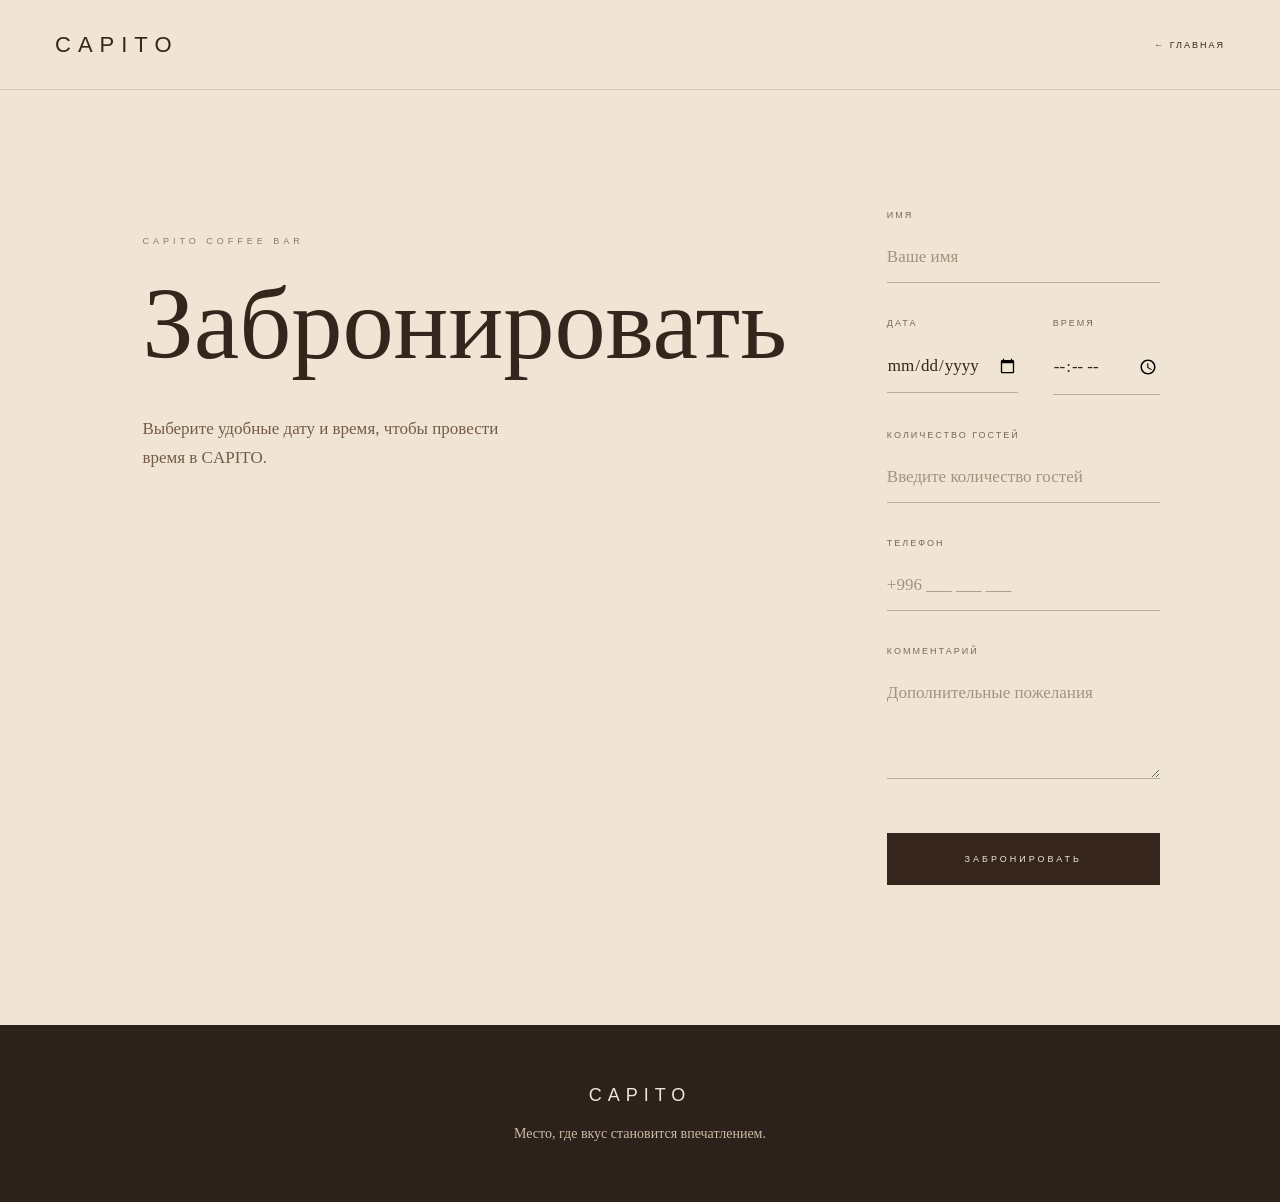
==== booking.html @ 98f13ccb "Add CAPITO website" ====
<!DOCTYPE html>
<html lang="ru">

<head>
    <meta charset="UTF-8">
    <meta name="viewport" content="width=device-width, initial-scale=1.0">

    <title>CAPITO — Бронирование</title>

    <link rel="stylesheet" href="booking.css">
</head>

<body>

    <main class="booking-page">

        <!-- HEADER -->

        <header class="booking-header">

            <a href="index.html" class="booking-logo">
                CAPITO
            </a>

            <a href="index.html" class="booking-back">
                ← Главная
            </a>

        </header>


        <!-- BOOKING -->

        <section class="booking">

            <div class="booking-intro">

                <span>CAPITO COFFEE BAR</span>

                <h1>
                    Забронировать
                </h1>

                <p>
                    Выберите удобные дату и время,
                    чтобы провести время в CAPITO.
                </p>

            </div>


            <form class="booking-form">

                <div class="form-group">

                    <label for="name">
                        Имя
                    </label>

                    <input type="text" id="name" name="name" placeholder="Ваше имя" required>

                </div>


                <div class="form-row">

                    <div class="form-group">

                        <label for="date">
                            Дата
                        </label>

                        <input type="date" id="date" name="date" required>

                    </div>


                    <div class="form-group">

                        <label for="time">
                            Время
                        </label>

                        <input type="time" id="time" name="time" required>

                    </div>

                </div>


                <div class="form-group">

                    <label for="guests">
                        Количество гостей
                    </label>

                    <input type="number" id="guests" name="guests" placeholder="Введите количество гостей" min="1"
                        max="50" required>

                </div>


                <div class="form-group">

                    <label for="phone">
                        Телефон
                    </label>

                    <input type="tel" id="phone" name="phone" placeholder="+996 ___ ___ ___" required>

                </div>


                <div class="form-group">

                    <label for="comment">
                        Комментарий
                    </label>

                    <textarea id="comment" name="comment" placeholder="Дополнительные пожелания" rows="4"></textarea>

                </div>


                <button type="submit" class="booking-button">
                    Забронировать
                </button>

            </form>

        </section>


        <!-- FOOTER -->

        <footer class="booking-footer">

            <span>CAPITO</span>

            <p>
                Место, где вкус становится впечатлением.
            </p>

        </footer>

    </main>


    <script>

        const form = document.querySelector(".booking-form");

        form.addEventListener("submit", function (event) {

            event.preventDefault();

            alert("Спасибо! Ваша заявка на бронирование отправлена.");

            form.reset();

        });

    </script>

</body>

</html>
---- booking.css ----
/* ========================================
   CAPITO BOOKING PAGE
======================================== */

* {
    margin: 0;
    padding: 0;
    box-sizing: border-box;
}

html {
    scroll-behavior: smooth;
}

body {
    background: #f0e5d4;
    color: #35251c;

    font-family:
        Georgia,
        "Times New Roman",
        serif;

    overflow-x: hidden;
}

a {
    color: inherit;
    text-decoration: none;
}


/* ========================================
   PAGE
======================================== */

.booking-page {
    min-height: 100vh;

    display: flex;
    flex-direction: column;
}


/* ========================================
   HEADER
======================================== */

.booking-header {
    width: 100%;
    height: 90px;

    padding: 0 55px;

    display: flex;
    align-items: center;
    justify-content: space-between;

    border-bottom: 1px solid rgba(53, 37, 28, 0.15);
}

.booking-logo {
    font-family: Arial, sans-serif;

    font-size: 22px;
    letter-spacing: 7px;
}

.booking-back {
    font-family: Arial, sans-serif;

    font-size: 9px;
    letter-spacing: 2px;

    text-transform: uppercase;
}


/* ========================================
   BOOKING
======================================== */

.booking {
    width: 100%;

    max-width: 1200px;

    margin: 0 auto;

    padding: 120px 8vw 140px;

    display: grid;

    grid-template-columns: 1fr 1fr;

    gap: 100px;
}


/* ========================================
   INTRO
======================================== */

.booking-intro {
    padding-top: 20px;
}

.booking-intro span {
    font-family: Arial, sans-serif;

    font-size: 9px;
    letter-spacing: 4px;

    opacity: 0.55;
}

.booking-intro h1 {
    margin-top: 30px;

    font-size: clamp(65px, 8vw, 120px);

    font-weight: 400;

    line-height: 0.9;
}

.booking-intro p {
    max-width: 380px;

    margin-top: 45px;

    font-size: 17px;

    line-height: 1.7;

    color: #765b48;
}


/* ========================================
   FORM
======================================== */

.booking-form {
    width: 100%;

    max-width: 520px;
}


/* ========================================
   FORM GROUP
======================================== */

.form-group {
    margin-bottom: 35px;
}

.form-group label {
    display: block;

    margin-bottom: 12px;

    font-family: Arial, sans-serif;

    font-size: 9px;

    letter-spacing: 2px;

    text-transform: uppercase;

    opacity: 0.65;
}


/* ========================================
   INPUTS
======================================== */

.form-group input,
.form-group select,
.form-group textarea {
    width: 100%;

    padding: 15px 0;

    border: none;

    border-bottom: 1px solid rgba(53, 37, 28, 0.3);

    outline: none;

    background: transparent;

    color: #35251c;

    font-family:
        Georgia,
        "Times New Roman",
        serif;

    font-size: 17px;

    transition:
        border-color 0.3s ease;
}

.form-group input:focus,
.form-group select:focus,
.form-group textarea:focus {
    border-bottom-color: #35251c;
}

.form-group input::placeholder,
.form-group textarea::placeholder {
    color: #765b48;

    opacity: 0.6;
}


/* ========================================
   SELECT
======================================== */

.form-group select {
    cursor: pointer;
}


/* ========================================
   TEXTAREA
======================================== */

.form-group textarea {
    resize: vertical;

    min-height: 100px;
}


/* ========================================
   TWO COLUMNS
======================================== */

.form-row {
    display: grid;

    grid-template-columns: 1fr 1fr;

    gap: 35px;
}


/* ========================================
   BUTTON
======================================== */

.booking-button {
    width: 100%;

    margin-top: 15px;

    padding: 20px 30px;

    border: 1px solid #35251c;

    background: #35251c;

    color: #f0e5d4;

    font-family: Arial, sans-serif;

    font-size: 9px;

    letter-spacing: 3px;

    text-transform: uppercase;

    cursor: pointer;

    transition:
        background 0.3s ease,
        color 0.3s ease;
}

.booking-button:hover {
    background: transparent;

    color: #35251c;
}


/* ========================================
   FOOTER
======================================== */

.booking-footer {
    margin-top: auto;

    padding: 60px 55px;

    background: #2c211b;

    color: #f0e5d4;

    text-align: center;
}

.booking-footer span {
    font-family: Arial, sans-serif;

    font-size: 18px;

    letter-spacing: 6px;
}

.booking-footer p {
    margin-top: 20px;

    font-size: 14px;

    color: #cdbba6;
}


/* ========================================
   MOBILE
======================================== */

@media (max-width: 900px) {

    .booking-header {
        height: 75px;

        padding: 0 25px;
    }

    .booking-logo {
        font-size: 18px;

        letter-spacing: 5px;
    }

    .booking-back {
        font-size: 8px;
    }


    /* BOOKING */

    .booking {
        display: block;

        padding: 90px 25px 100px;
    }


    /* INTRO */

    .booking-intro {
        padding-top: 0;
    }

    .booking-intro span {
        font-size: 8px;

        letter-spacing: 3px;
    }

    .booking-intro h1 {
        margin-top: 25px;

        font-size: 18vw;
    }

    .booking-intro p {
        margin-top: 35px;

        font-size: 15px;

        max-width: 300px;
    }


    /* FORM */

    .booking-form {
        margin-top: 70px;

        max-width: none;
    }


    /* FORM ROW */

    .form-row {
        grid-template-columns: 1fr;

        gap: 0;
    }


    /* INPUTS */

    .form-group {
        margin-bottom: 30px;
    }

    .form-group input,
    .form-group select,
    .form-group textarea {
        font-size: 16px;
    }


    /* BUTTON */

    .booking-button {
        margin-top: 10px;

        padding: 18px 20px;
    }


    /* FOOTER */

    .booking-footer {
        padding: 50px 25px;
    }

}
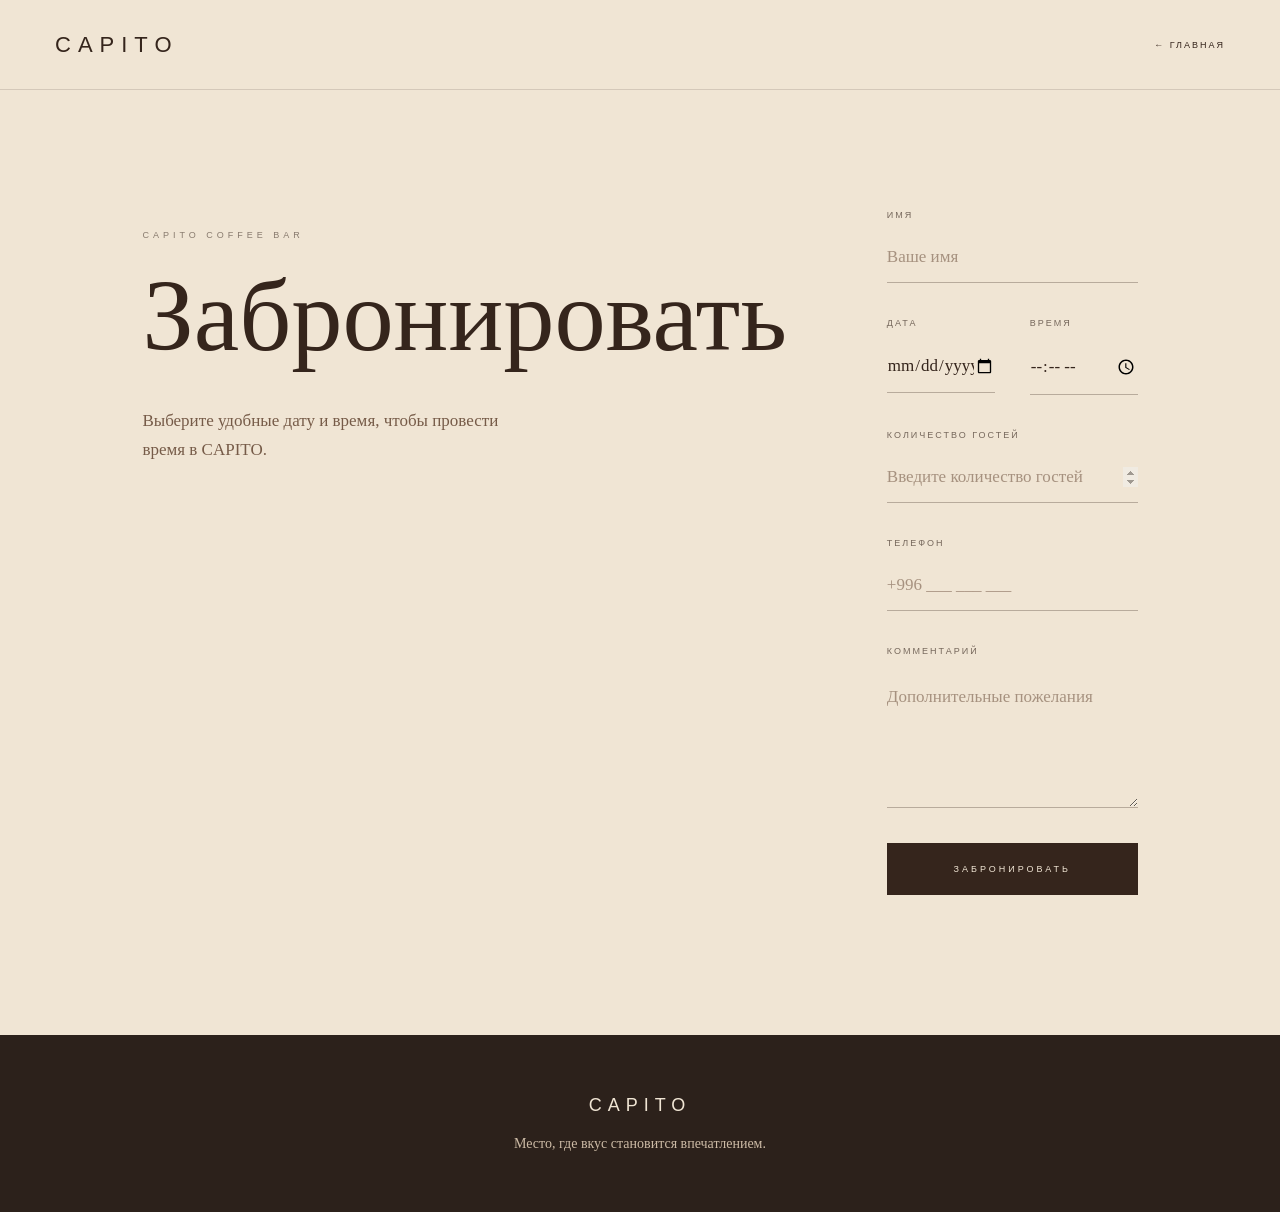
==== commit d336a059: "Update booking.html" ====
--- a/booking.html
+++ b/booking.html
@@ -15,7 +15,6 @@
     <main class="booking-page">
 
         <!-- HEADER -->
-
         <header class="booking-header">
 
             <a href="index.html" class="booking-logo">
@@ -30,12 +29,13 @@
 
 
         <!-- BOOKING -->
-
         <section class="booking">
 
             <div class="booking-intro">
 
-                <span>CAPITO COFFEE BAR</span>
+                <span class="booking-label">
+                    CAPITO COFFEE BAR
+                </span>
 
                 <h1>
                     Забронировать
@@ -51,17 +51,19 @@
 
             <form class="booking-form">
 
+                <!-- ИМЯ -->
                 <div class="form-group">
 
                     <label for="name">
                         Имя
                     </label>
 
-                    <input type="text" id="name" name="name" placeholder="Ваше имя" required>
+                    <input type="text" id="name" name="name" placeholder="Ваше имя" autocomplete="name" required>
 
                 </div>
 
 
+                <!-- ДАТА + ВРЕМЯ -->
                 <div class="form-row">
 
                     <div class="form-group">
@@ -88,6 +90,7 @@
                 </div>
 
 
+                <!-- ГОСТИ -->
                 <div class="form-group">
 
                     <label for="guests">
@@ -95,22 +98,25 @@
                     </label>
 
                     <input type="number" id="guests" name="guests" placeholder="Введите количество гостей" min="1"
-                        max="50" required>
+                        max="50" inputmode="numeric" required>
 
                 </div>
 
 
+                <!-- ТЕЛЕФОН -->
                 <div class="form-group">
 
                     <label for="phone">
                         Телефон
                     </label>
 
-                    <input type="tel" id="phone" name="phone" placeholder="+996 ___ ___ ___" required>
+                    <input type="tel" id="phone" name="phone" placeholder="+996 ___ ___ ___" autocomplete="tel"
+                        inputmode="tel" required>
 
                 </div>
 
 
+                <!-- КОММЕНТАРИЙ -->
                 <div class="form-group">
 
                     <label for="comment">
@@ -122,6 +128,7 @@
                 </div>
 
 
+                <!-- КНОПКА -->
                 <button type="submit" class="booking-button">
                     Забронировать
                 </button>
@@ -132,10 +139,11 @@
 
 
         <!-- FOOTER -->
-
         <footer class="booking-footer">
 
-            <span>CAPITO</span>
+            <span class="booking-footer-logo">
+                CAPITO
+            </span>
 
             <p>
                 Место, где вкус становится впечатлением.
@@ -164,4 +172,4 @@
 
 </body>
 
-</html>+</html>
--- a/booking.css
+++ b/booking.css
@@ -8,11 +8,26 @@
     box-sizing: border-box;
 }
 
+img,
+input,
+textarea,
+select,
+button {
+    max-width: 100%;
+}
+
 html {
+    width: 100%;
+    overflow-x: hidden;
     scroll-behavior: smooth;
 }
 
 body {
+    width: 100%;
+    min-height: 100vh;
+    margin: 0;
+    overflow-x: hidden;
+
     background: #f0e5d4;
     color: #35251c;
 
@@ -20,8 +35,6 @@
         Georgia,
         "Times New Roman",
         serif;
-
-    overflow-x: hidden;
 }
 
 a {
@@ -35,6 +48,7 @@
 ======================================== */
 
 .booking-page {
+    width: 100%;
     min-height: 100vh;
 
     display: flex;
@@ -64,6 +78,8 @@
 
     font-size: 22px;
     letter-spacing: 7px;
+
+    white-space: nowrap;
 }
 
 .booking-back {
@@ -73,6 +89,14 @@
     letter-spacing: 2px;
 
     text-transform: uppercase;
+
+    white-space: nowrap;
+
+    transition: opacity 0.3s ease;
+}
+
+.booking-back:hover {
+    opacity: 0.55;
 }
 
 
@@ -82,7 +106,6 @@
 
 .booking {
     width: 100%;
-
     max-width: 1200px;
 
     margin: 0 auto;
@@ -90,7 +113,6 @@
     padding: 120px 8vw 140px;
 
     display: grid;
-
     grid-template-columns: 1fr 1fr;
 
     gap: 100px;
@@ -106,6 +128,8 @@
 }
 
 .booking-intro span {
+    display: block;
+
     font-family: Arial, sans-serif;
 
     font-size: 9px;
@@ -130,7 +154,6 @@
     margin-top: 45px;
 
     font-size: 17px;
-
     line-height: 1.7;
 
     color: #765b48;
@@ -143,7 +166,6 @@
 
 .booking-form {
     width: 100%;
-
     max-width: 520px;
 }
 
@@ -153,6 +175,8 @@
 ======================================== */
 
 .form-group {
+    width: 100%;
+
     margin-bottom: 35px;
 }
 
@@ -164,7 +188,6 @@
     font-family: Arial, sans-serif;
 
     font-size: 9px;
-
     letter-spacing: 2px;
 
     text-transform: uppercase;
@@ -180,12 +203,15 @@
 .form-group input,
 .form-group select,
 .form-group textarea {
-    width: 100%;
+    display: block;
+
+    width: 100%;
+    max-width: 100%;
+    min-width: 0;
 
     padding: 15px 0;
 
     border: none;
-
     border-bottom: 1px solid rgba(53, 37, 28, 0.3);
 
     outline: none;
@@ -201,8 +227,7 @@
 
     font-size: 17px;
 
-    transition:
-        border-color 0.3s ease;
+    transition: border-color 0.3s ease;
 }
 
 .form-group input:focus,
@@ -214,8 +239,25 @@
 .form-group input::placeholder,
 .form-group textarea::placeholder {
     color: #765b48;
-
     opacity: 0.6;
+}
+
+
+/* ========================================
+   NUMBER INPUT
+======================================== */
+
+#guests {
+    width: 100%;
+    max-width: 100%;
+
+    appearance: textfield;
+    -moz-appearance: textfield;
+}
+
+#guests::-webkit-inner-spin-button,
+#guests::-webkit-outer-spin-button {
+    opacity: 0.5;
 }
 
 
@@ -234,30 +276,49 @@
 
 .form-group textarea {
     resize: vertical;
-
     min-height: 100px;
-}
-
-
-/* ========================================
-   TWO COLUMNS
+
+    line-height: 1.6;
+}
+
+
+/* ========================================
+   DATE + TIME
 ======================================== */
 
 .form-row {
+    width: 100%;
+    max-width: 100%;
+
     display: grid;
 
-    grid-template-columns: 1fr 1fr;
+    grid-template-columns: minmax(0, 1fr) minmax(0, 1fr);
 
     gap: 35px;
 }
 
+.form-row .form-group {
+    min-width: 0;
+}
+
+.form-group input[type="date"],
+.form-group input[type="time"] {
+    width: 100%;
+    min-width: 0;
+}
+
 
 /* ========================================
    BUTTON
 ======================================== */
 
 .booking-button {
-    width: 100%;
+    display: flex;
+    align-items: center;
+    justify-content: center;
+
+    width: 100%;
+    max-width: 100%;
 
     margin-top: 15px;
 
@@ -272,7 +333,6 @@
     font-family: Arial, sans-serif;
 
     font-size: 9px;
-
     letter-spacing: 3px;
 
     text-transform: uppercase;
@@ -286,7 +346,6 @@
 
 .booking-button:hover {
     background: transparent;
-
     color: #35251c;
 }
 
@@ -296,6 +355,8 @@
 ======================================== */
 
 .booking-footer {
+    width: 100%;
+
     margin-top: auto;
 
     padding: 60px 55px;
@@ -311,7 +372,6 @@
     font-family: Arial, sans-serif;
 
     font-size: 18px;
-
     letter-spacing: 6px;
 }
 
@@ -330,103 +390,447 @@
 
 @media (max-width: 900px) {
 
+    html,
+    body {
+        width: 100%;
+        max-width: 100%;
+        min-width: 0;
+
+        overflow-x: hidden;
+    }
+
+
+    /* ========================================
+       HEADER
+    ======================================== */
+
     .booking-header {
-        height: 75px;
-
-        padding: 0 25px;
+        width: 100%;
+        height: 70px;
+
+        padding: 0 20px;
+
+        display: flex;
+        align-items: center;
+        justify-content: space-between;
     }
 
     .booking-logo {
         font-size: 18px;
-
         letter-spacing: 5px;
+
+        white-space: nowrap;
     }
 
     .booking-back {
         font-size: 8px;
-    }
-
-
-    /* BOOKING */
+        letter-spacing: 1.5px;
+
+        white-space: nowrap;
+    }
+
+
+    /* ========================================
+       BOOKING
+    ======================================== */
 
     .booking {
         display: block;
 
-        padding: 90px 25px 100px;
-    }
-
-
-    /* INTRO */
+        width: 100%;
+        max-width: 100%;
+
+        margin: 0;
+
+        padding: 75px 20px 90px;
+    }
+
+
+    /* ========================================
+       INTRO
+    ======================================== */
 
     .booking-intro {
-        padding-top: 0;
+        width: 100%;
+        max-width: 100%;
+
+        padding: 0;
     }
 
     .booking-intro span {
+        display: block;
+
         font-size: 8px;
-
         letter-spacing: 3px;
+
+        white-space: nowrap;
     }
 
     .booking-intro h1 {
+        width: 100%;
+        max-width: 100%;
+
         margin-top: 25px;
 
-        font-size: 18vw;
+        font-size: clamp(50px, 15vw, 78px);
+
+        font-weight: 400;
+        line-height: 0.9;
+
+        overflow-wrap: break-word;
+        word-break: normal;
     }
 
     .booking-intro p {
-        margin-top: 35px;
+        width: 100%;
+        max-width: 340px;
+
+        margin-top: 30px;
 
         font-size: 15px;
-
-        max-width: 300px;
-    }
-
-
-    /* FORM */
+        line-height: 1.75;
+    }
+
+
+    /* ========================================
+       FORM
+    ======================================== */
 
     .booking-form {
-        margin-top: 70px;
-
-        max-width: none;
-    }
-
-
-    /* FORM ROW */
-
-    .form-row {
-        grid-template-columns: 1fr;
-
-        gap: 0;
-    }
-
-
-    /* INPUTS */
+        width: 100%;
+        max-width: 100%;
+
+        margin-top: 60px;
+    }
+
+
+    /* ========================================
+       FORM GROUP
+    ======================================== */
 
     .form-group {
-        margin-bottom: 30px;
-    }
+        width: 100%;
+        min-width: 0;
+
+        margin-bottom: 28px;
+    }
+
+    .form-group label {
+        display: block;
+
+        margin-bottom: 10px;
+
+        font-size: 8px;
+        letter-spacing: 1.8px;
+
+        white-space: nowrap;
+    }
+
+
+    /* ========================================
+       INPUTS
+    ======================================== */
 
     .form-group input,
     .form-group select,
     .form-group textarea {
+        display: block;
+
+        width: 100%;
+        max-width: 100%;
+        min-width: 0;
+
+        padding: 13px 0;
+
+        border-radius: 0;
+
         font-size: 16px;
+
+        -webkit-appearance: none;
+        appearance: none;
+    }
+
+    .form-group input::placeholder,
+    .form-group textarea::placeholder {
+        font-size: 14px;
+    }
+
+
+    /* ========================================
+       DATE + TIME
+    ======================================== */
+
+    .form-row {
+        width: 100%;
+        max-width: 100%;
+        min-width: 0;
+
+        display: grid;
+
+        grid-template-columns:
+            minmax(0, 1fr)
+            minmax(0, 1fr);
+
+        gap: 15px;
+    }
+
+    .form-row .form-group {
+        min-width: 0;
+    }
+
+    .form-row input {
+        width: 100%;
+        min-width: 0;
+    }
+
+    .form-group input[type="date"],
+    .form-group input[type="time"] {
+        width: 100%;
+        min-width: 0;
+
+        font-size: 14px;
+    }
+
+
+    /* ========================================
+       GUESTS
+    ======================================== */
+
+    #guests {
+        width: 100%;
+        max-width: 100%;
+        min-width: 0;
+
+        font-size: 16px;
+    }
+
+
+    /* ========================================
+       PHONE
+    ======================================== */
+
+    #phone {
+        width: 100%;
+        max-width: 100%;
+        min-width: 0;
+    }
+
+
+    /* ========================================
+       TEXTAREA
+    ======================================== */
+
+    .form-group textarea {
+        width: 100%;
+        max-width: 100%;
+
+        min-height: 110px;
+
+        line-height: 1.5;
+
+        resize: vertical;
+    }
+
+
+    /* ========================================
+       BUTTON
+    ======================================== */
+
+    .booking-button {
+        display: flex;
+        align-items: center;
+        justify-content: center;
+
+        width: 100%;
+        max-width: 100%;
+
+        min-height: 55px;
+
+        margin-top: 5px;
+
+        padding: 18px 15px;
+
+        font-size: 8px;
+        letter-spacing: 2.5px;
+
+        white-space: nowrap;
+    }
+
+
+    /* ========================================
+       FOOTER
+    ======================================== */
+
+    .booking-footer {
+        width: 100%;
+        max-width: 100%;
+
+        padding: 50px 20px 35px;
+
+        text-align: center;
+    }
+
+    .booking-footer span {
+        font-size: 17px;
+        letter-spacing: 5px;
+    }
+
+    .booking-footer p {
+        max-width: 100%;
+
+        margin-top: 15px;
+
+        font-size: 13px;
+        line-height: 1.6;
+    }
+}
+
+
+/* ========================================
+   SMALL PHONES
+======================================== */
+
+@media (max-width: 480px) {
+
+    .booking-header {
+        height: 65px;
+
+        padding: 0 16px;
+    }
+
+    .booking-logo {
+        font-size: 16px;
+        letter-spacing: 4px;
+    }
+
+    .booking-back {
+        font-size: 7px;
+        letter-spacing: 1px;
+    }
+
+
+    /* BOOKING */
+
+    .booking {
+        padding: 65px 16px 75px;
+    }
+
+
+    /* TITLE */
+
+    .booking-intro h1 {
+        font-size: clamp(48px, 15vw, 70px);
+    }
+
+    .booking-intro p {
+        max-width: 300px;
+
+        font-size: 14px;
+        line-height: 1.7;
+    }
+
+
+    /* FORM */
+
+    .booking-form {
+        margin-top: 50px;
+    }
+
+
+    /* DATE + TIME */
+
+    .form-row {
+        gap: 12px;
+    }
+
+    .form-group input[type="date"],
+    .form-group input[type="time"] {
+        font-size: 13px;
+    }
+
+
+    /* INPUTS */
+
+    .form-group input,
+    .form-group select,
+    .form-group textarea {
+        font-size: 15px;
     }
 
 
     /* BUTTON */
 
     .booking-button {
-        margin-top: 10px;
-
-        padding: 18px 20px;
+        min-height: 54px;
+
+        padding: 17px 10px;
+
+        font-size: 7px;
+        letter-spacing: 2px;
     }
 
 
     /* FOOTER */
 
     .booking-footer {
-        padding: 50px 25px;
-    }
-
-}+        padding: 42px 16px 30px;
+    }
+
+    .booking-footer span {
+        font-size: 16px;
+        letter-spacing: 4px;
+    }
+
+    .booking-footer p {
+        font-size: 12px;
+    }
+}
+
+
+/* ========================================
+   VERY SMALL PHONES
+======================================== */
+
+@media (max-width: 360px) {
+
+    .booking-header {
+        padding: 0 14px;
+    }
+
+    .booking-logo {
+        font-size: 15px;
+        letter-spacing: 3px;
+    }
+
+    .booking-back {
+        font-size: 6.5px;
+    }
+
+    .booking {
+        padding-left: 14px;
+        padding-right: 14px;
+    }
+
+    .booking-intro h1 {
+        font-size: 14.5vw;
+    }
+
+    .form-row {
+        gap: 8px;
+    }
+
+    .form-group input[type="date"],
+    .form-group input[type="time"] {
+        font-size: 12px;
+    }
+
+    .booking-button {
+        font-size: 7px;
+        letter-spacing: 1.5px;
+    }
+
+    .booking-footer {
+        padding-left: 14px;
+        padding-right: 14px;
+    }
+}
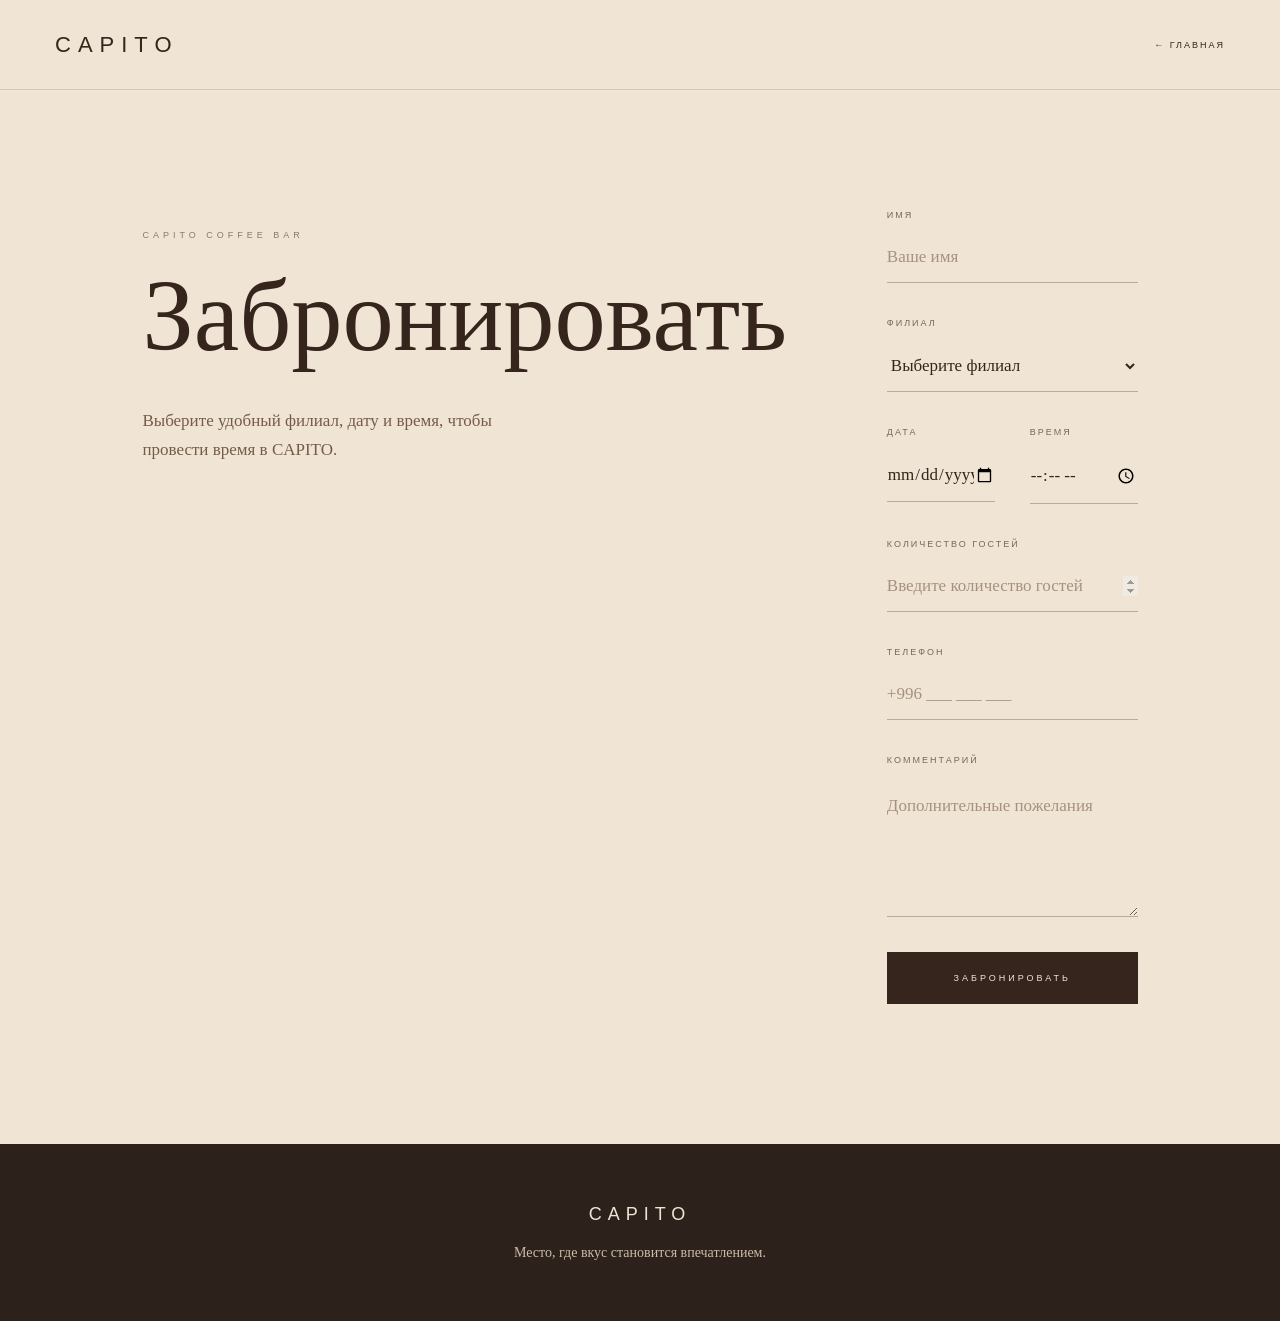
==== commit baefef65: "Update booking.html" ====
--- a/booking.html
+++ b/booking.html
@@ -31,6 +31,7 @@
         <!-- BOOKING -->
         <section class="booking">
 
+            <!-- INTRO -->
             <div class="booking-intro">
 
                 <span class="booking-label">
@@ -42,13 +43,14 @@
                 </h1>
 
                 <p>
-                    Выберите удобные дату и время,
+                    Выберите удобный филиал, дату и время,
                     чтобы провести время в CAPITO.
                 </p>
 
             </div>
 
 
+            <!-- FORM -->
             <form class="booking-form">
 
                 <!-- ИМЯ -->
@@ -59,6 +61,76 @@
                     </label>
 
                     <input type="text" id="name" name="name" placeholder="Ваше имя" autocomplete="name" required>
+
+                </div>
+
+
+                <!-- ФИЛИАЛ -->
+                <div class="form-group">
+
+                    <label for="branch">
+                        Филиал
+                    </label>
+
+                    <select id="branch" name="branch" required>
+
+                        <option value="" disabled selected>
+                            Выберите филиал
+                        </option>
+
+                        <option value="Байтик Баатыра, 1/4">
+                            Байтик Баатыра, 1/4
+                        </option>
+
+                        <option value="Боконбаева, 103">
+                            Боконбаева, 103
+                        </option>
+
+                        <option value="Токомбаева, 23/9">
+                            Токомбаева, 23/9
+                        </option>
+
+                        <option value="Токомбаева, 43Б">
+                            Токомбаева, 43Б
+                        </option>
+
+                        <option value="Турусбекова, 100">
+                            Турусбекова, 100
+                        </option>
+
+                        <option value="Манаса, 49">
+                            Манаса, 49
+                        </option>
+
+                        <option value="Тыналиева, 1/3">
+                            Тыналиева, 1/3
+                        </option>
+
+                        <option value="Исанова, 41">
+                            Исанова, 41
+                        </option>
+
+                        <option value="Абдумомунова, 221">
+                            Абдумомунова, 221
+                        </option>
+
+                        <option value="Киевская, 148">
+                            Киевская, 148
+                        </option>
+
+                        <option value="Горького, 1/2">
+                            Горького, 1/2
+                        </option>
+
+                        <option value="Фрунзе, 282а">
+                            Фрунзе, 282а
+                        </option>
+
+                        <option value="Чынгыза Айтматова, 3">
+                            Чынгыза Айтматова, 3
+                        </option>
+
+                    </select>
 
                 </div>
 
@@ -162,7 +234,12 @@
 
             event.preventDefault();
 
-            alert("Спасибо! Ваша заявка на бронирование отправлена.");
+            const branch = document.querySelector("#branch").value;
+
+            alert(
+                "Спасибо! Ваша заявка на бронирование отправлена.\n\n" +
+                "Филиал: " + branch
+            );
 
             form.reset();
 
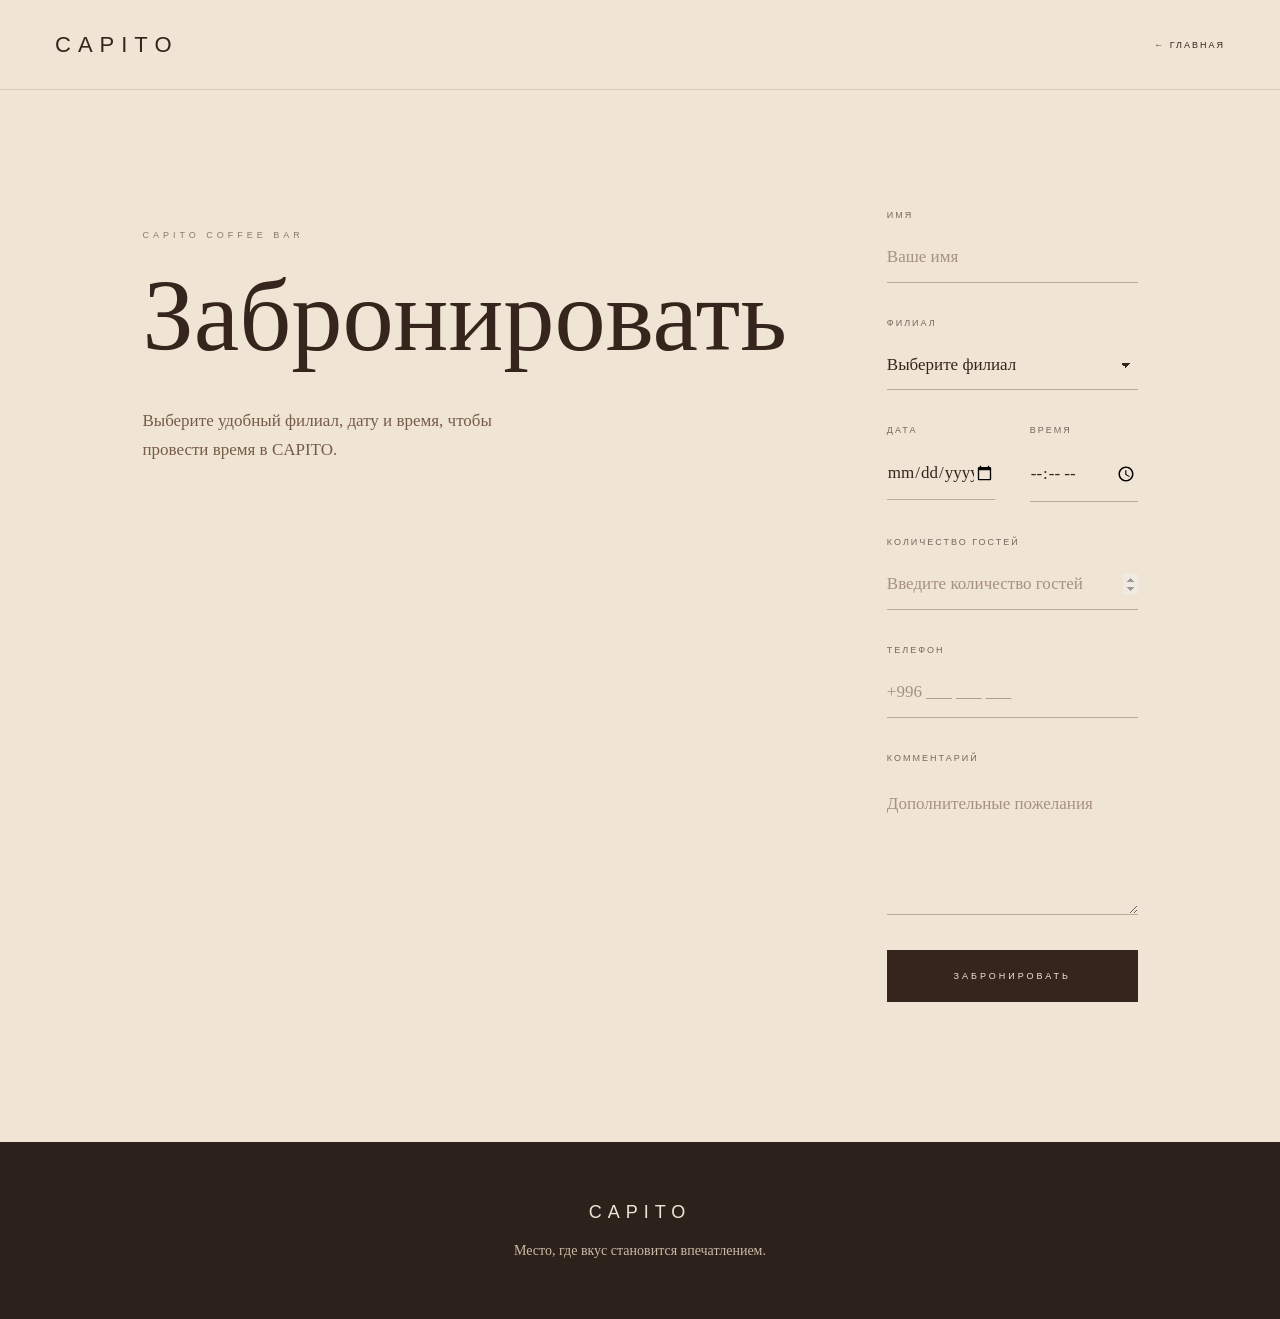
==== commit 61d7e590: "Clean up booking.html by removing comments Removed comment sections from the booking HTML file for c" ====
--- a/booking.html
+++ b/booking.html
@@ -14,7 +14,7 @@
 
     <main class="booking-page">
 
-        <!-- HEADER -->
+    
         <header class="booking-header">
 
             <a href="index.html" class="booking-logo">
@@ -28,10 +28,10 @@
         </header>
 
 
-        <!-- BOOKING -->
+    
         <section class="booking">
 
-            <!-- INTRO -->
+        
             <div class="booking-intro">
 
                 <span class="booking-label">
@@ -50,10 +50,10 @@
             </div>
 
 
-            <!-- FORM -->
+        
             <form class="booking-form">
 
-                <!-- ИМЯ -->
+            
                 <div class="form-group">
 
                     <label for="name">
@@ -65,7 +65,7 @@
                 </div>
 
 
-                <!-- ФИЛИАЛ -->
+        
                 <div class="form-group">
 
                     <label for="branch">
@@ -135,7 +135,7 @@
                 </div>
 
 
-                <!-- ДАТА + ВРЕМЯ -->
+            
                 <div class="form-row">
 
                     <div class="form-group">
@@ -162,7 +162,7 @@
                 </div>
 
 
-                <!-- ГОСТИ -->
+    
                 <div class="form-group">
 
                     <label for="guests">
@@ -175,7 +175,7 @@
                 </div>
 
 
-                <!-- ТЕЛЕФОН -->
+             
                 <div class="form-group">
 
                     <label for="phone">
@@ -188,7 +188,7 @@
                 </div>
 
 
-                <!-- КОММЕНТАРИЙ -->
+    
                 <div class="form-group">
 
                     <label for="comment">
@@ -200,7 +200,7 @@
                 </div>
 
 
-                <!-- КНОПКА -->
+            
                 <button type="submit" class="booking-button">
                     Забронировать
                 </button>
@@ -210,7 +210,6 @@
         </section>
 
 
-        <!-- FOOTER -->
         <footer class="booking-footer">
 
             <span class="booking-footer-logo">
--- a/booking.css
+++ b/booking.css
@@ -1,7 +1,3 @@
-/* ========================================
-   CAPITO BOOKING PAGE
-======================================== */
-
 * {
     margin: 0;
     padding: 0;
@@ -26,6 +22,7 @@
     width: 100%;
     min-height: 100vh;
     margin: 0;
+
     overflow-x: hidden;
 
     background: #f0e5d4;
@@ -42,11 +39,6 @@
     text-decoration: none;
 }
 
-
-/* ========================================
-   PAGE
-======================================== */
-
 .booking-page {
     width: 100%;
     min-height: 100vh;
@@ -56,9 +48,6 @@
 }
 
 
-/* ========================================
-   HEADER
-======================================== */
 
 .booking-header {
     width: 100%;
@@ -100,9 +89,6 @@
 }
 
 
-/* ========================================
-   BOOKING
-======================================== */
 
 .booking {
     width: 100%;
@@ -113,15 +99,13 @@
     padding: 120px 8vw 140px;
 
     display: grid;
+
     grid-template-columns: 1fr 1fr;
 
     gap: 100px;
 }
 
 
-/* ========================================
-   INTRO
-======================================== */
 
 .booking-intro {
     padding-top: 20px;
@@ -154,25 +138,19 @@
     margin-top: 45px;
 
     font-size: 17px;
+
     line-height: 1.7;
 
     color: #765b48;
 }
 
 
-/* ========================================
-   FORM
-======================================== */
-
 .booking-form {
     width: 100%;
     max-width: 520px;
 }
 
 
-/* ========================================
-   FORM GROUP
-======================================== */
 
 .form-group {
     width: 100%;
@@ -196,13 +174,11 @@
 }
 
 
-/* ========================================
-   INPUTS
-======================================== */
 
 .form-group input,
 .form-group select,
 .form-group textarea {
+
     display: block;
 
     width: 100%;
@@ -212,6 +188,7 @@
     padding: 15px 0;
 
     border: none;
+
     border-bottom: 1px solid rgba(53, 37, 28, 0.3);
 
     outline: none;
@@ -239,13 +216,49 @@
 .form-group input::placeholder,
 .form-group textarea::placeholder {
     color: #765b48;
+
     opacity: 0.6;
 }
 
 
-/* ========================================
-   NUMBER INPUT
-======================================== */
+.form-group select {
+    cursor: pointer;
+
+    appearance: none;
+    -webkit-appearance: none;
+
+    padding-right: 30px;
+
+    background-image:
+        linear-gradient(45deg,
+            transparent 50%,
+            #35251c 50%),
+        linear-gradient(135deg,
+            #35251c 50%,
+            transparent 50%);
+
+    background-position:
+        calc(100% - 12px) 52%,
+        calc(100% - 7px) 52%;
+
+    background-size:
+        5px 5px,
+        5px 5px;
+
+    background-repeat: no-repeat;
+}
+
+.form-group select option {
+    background: #f0e5d4;
+    color: #35251c;
+
+    font-family:
+        Georgia,
+        "Times New Roman",
+        serif;
+}
+
+
 
 #guests {
     width: 100%;
@@ -261,30 +274,16 @@
 }
 
 
-/* ========================================
-   SELECT
-======================================== */
-
-.form-group select {
-    cursor: pointer;
-}
-
-
-/* ========================================
-   TEXTAREA
-======================================== */
 
 .form-group textarea {
     resize: vertical;
+
     min-height: 100px;
 
     line-height: 1.6;
 }
 
 
-/* ========================================
-   DATE + TIME
-======================================== */
 
 .form-row {
     width: 100%;
@@ -292,7 +291,8 @@
 
     display: grid;
 
-    grid-template-columns: minmax(0, 1fr) minmax(0, 1fr);
+    grid-template-columns:
+        minmax(0, 1fr) minmax(0, 1fr);
 
     gap: 35px;
 }
@@ -308,12 +308,9 @@
 }
 
 
-/* ========================================
-   BUTTON
-======================================== */
-
 .booking-button {
     display: flex;
+
     align-items: center;
     justify-content: center;
 
@@ -333,6 +330,7 @@
     font-family: Arial, sans-serif;
 
     font-size: 9px;
+
     letter-spacing: 3px;
 
     text-transform: uppercase;
@@ -346,13 +344,10 @@
 
 .booking-button:hover {
     background: transparent;
+
     color: #35251c;
 }
 
-
-/* ========================================
-   FOOTER
-======================================== */
 
 .booking-footer {
     width: 100%;
@@ -372,6 +367,7 @@
     font-family: Arial, sans-serif;
 
     font-size: 18px;
+
     letter-spacing: 6px;
 }
 
@@ -384,39 +380,37 @@
 }
 
 
-/* ========================================
-   MOBILE
-======================================== */
-
 @media (max-width: 900px) {
 
     html,
     body {
         width: 100%;
         max-width: 100%;
+
         min-width: 0;
 
         overflow-x: hidden;
     }
 
 
-    /* ========================================
-       HEADER
-    ======================================== */
+
 
     .booking-header {
         width: 100%;
+
         height: 70px;
 
         padding: 0 20px;
 
         display: flex;
+
         align-items: center;
         justify-content: space-between;
     }
 
     .booking-logo {
         font-size: 18px;
+
         letter-spacing: 5px;
 
         white-space: nowrap;
@@ -424,15 +418,14 @@
 
     .booking-back {
         font-size: 8px;
+
         letter-spacing: 1.5px;
 
         white-space: nowrap;
     }
 
 
-    /* ========================================
-       BOOKING
-    ======================================== */
+
 
     .booking {
         display: block;
@@ -446,9 +439,6 @@
     }
 
 
-    /* ========================================
-       INTRO
-    ======================================== */
 
     .booking-intro {
         width: 100%;
@@ -461,6 +451,7 @@
         display: block;
 
         font-size: 8px;
+
         letter-spacing: 3px;
 
         white-space: nowrap;
@@ -475,6 +466,7 @@
         font-size: clamp(50px, 15vw, 78px);
 
         font-weight: 400;
+
         line-height: 0.9;
 
         overflow-wrap: break-word;
@@ -483,18 +475,17 @@
 
     .booking-intro p {
         width: 100%;
+
         max-width: 340px;
 
         margin-top: 30px;
 
         font-size: 15px;
+
         line-height: 1.75;
     }
 
 
-    /* ========================================
-       FORM
-    ======================================== */
 
     .booking-form {
         width: 100%;
@@ -504,12 +495,11 @@
     }
 
 
-    /* ========================================
-       FORM GROUP
-    ======================================== */
+
 
     .form-group {
         width: 100%;
+
         min-width: 0;
 
         margin-bottom: 28px;
@@ -521,19 +511,19 @@
         margin-bottom: 10px;
 
         font-size: 8px;
+
         letter-spacing: 1.8px;
 
         white-space: nowrap;
     }
 
 
-    /* ========================================
-       INPUTS
-    ======================================== */
+    /* INPUTS */
 
     .form-group input,
     .form-group select,
     .form-group textarea {
+
         display: block;
 
         width: 100%;
@@ -545,9 +535,6 @@
         border-radius: 0;
 
         font-size: 16px;
-
-        -webkit-appearance: none;
-        appearance: none;
     }
 
     .form-group input::placeholder,
@@ -556,20 +543,26 @@
     }
 
 
-    /* ========================================
-       DATE + TIME
-    ======================================== */
+
+
+    .form-group select {
+        font-size: 15px;
+
+        padding-right: 25px;
+    }
+
+
 
     .form-row {
         width: 100%;
         max-width: 100%;
+
         min-width: 0;
 
         display: grid;
 
         grid-template-columns:
-            minmax(0, 1fr)
-            minmax(0, 1fr);
+            minmax(0, 1fr) minmax(0, 1fr);
 
         gap: 15px;
     }
@@ -580,48 +573,48 @@
 
     .form-row input {
         width: 100%;
+
         min-width: 0;
     }
 
     .form-group input[type="date"],
     .form-group input[type="time"] {
-        width: 100%;
+
+        width: 100%;
+
         min-width: 0;
 
         font-size: 14px;
     }
 
-
-    /* ========================================
-       GUESTS
-    ======================================== */
-
     #guests {
         width: 100%;
-        max-width: 100%;
+
+        max-width: 100%;
+
         min-width: 0;
 
         font-size: 16px;
     }
 
 
-    /* ========================================
-       PHONE
-    ======================================== */
+   
 
     #phone {
         width: 100%;
-        max-width: 100%;
+
+        max-width: 100%;
+
         min-width: 0;
     }
 
 
-    /* ========================================
-       TEXTAREA
-    ======================================== */
+
 
     .form-group textarea {
-        width: 100%;
+
+        width: 100%;
+
         max-width: 100%;
 
         min-height: 110px;
@@ -632,16 +625,15 @@
     }
 
 
-    /* ========================================
-       BUTTON
-    ======================================== */
-
     .booking-button {
+
         display: flex;
+
         align-items: center;
         justify-content: center;
 
         width: 100%;
+
         max-width: 100%;
 
         min-height: 55px;
@@ -651,18 +643,19 @@
         padding: 18px 15px;
 
         font-size: 8px;
+
         letter-spacing: 2.5px;
 
         white-space: nowrap;
     }
 
 
-    /* ========================================
-       FOOTER
-    ======================================== */
+
 
     .booking-footer {
-        width: 100%;
+
+        width: 100%;
+
         max-width: 100%;
 
         padding: 50px 20px 35px;
@@ -671,166 +664,214 @@
     }
 
     .booking-footer span {
+
         font-size: 17px;
+
         letter-spacing: 5px;
     }
 
     .booking-footer p {
+
         max-width: 100%;
 
         margin-top: 15px;
 
         font-size: 13px;
+
         line-height: 1.6;
     }
 }
 
 
-/* ========================================
-   SMALL PHONES
-======================================== */
 
 @media (max-width: 480px) {
 
     .booking-header {
+
         height: 65px;
 
         padding: 0 16px;
     }
 
     .booking-logo {
+
         font-size: 16px;
+
         letter-spacing: 4px;
     }
 
     .booking-back {
+
         font-size: 7px;
+
         letter-spacing: 1px;
     }
 
 
-    /* BOOKING */
+  
 
     .booking {
+
         padding: 65px 16px 75px;
     }
 
 
-    /* TITLE */
 
     .booking-intro h1 {
+
         font-size: clamp(48px, 15vw, 70px);
     }
 
     .booking-intro p {
+
         max-width: 300px;
 
         font-size: 14px;
+
         line-height: 1.7;
     }
 
 
-    /* FORM */
+   
 
     .booking-form {
+
         margin-top: 50px;
     }
 
 
-    /* DATE + TIME */
+
+
+    .form-group select {
+
+        font-size: 14px;
+
+        padding-right: 25px;
+    }
+
+
 
     .form-row {
+
         gap: 12px;
     }
 
     .form-group input[type="date"],
     .form-group input[type="time"] {
+
         font-size: 13px;
     }
 
 
-    /* INPUTS */
+
 
     .form-group input,
     .form-group select,
     .form-group textarea {
+
         font-size: 15px;
     }
 
 
-    /* BUTTON */
 
     .booking-button {
+
         min-height: 54px;
 
         padding: 17px 10px;
 
         font-size: 7px;
+
         letter-spacing: 2px;
     }
 
 
-    /* FOOTER */
 
     .booking-footer {
+
         padding: 42px 16px 30px;
     }
 
     .booking-footer span {
+
         font-size: 16px;
+
         letter-spacing: 4px;
     }
 
     .booking-footer p {
+
         font-size: 12px;
     }
 }
 
 
-/* ========================================
-   VERY SMALL PHONES
-======================================== */
 
 @media (max-width: 360px) {
 
     .booking-header {
+
         padding: 0 14px;
     }
 
     .booking-logo {
+
         font-size: 15px;
+
         letter-spacing: 3px;
     }
 
     .booking-back {
+
         font-size: 6.5px;
     }
 
+
     .booking {
+
         padding-left: 14px;
+
         padding-right: 14px;
     }
 
+
     .booking-intro h1 {
+
         font-size: 14.5vw;
     }
 
+
     .form-row {
+
         gap: 8px;
     }
+
 
     .form-group input[type="date"],
     .form-group input[type="time"] {
+
         font-size: 12px;
     }
 
+
+    .form-group select {
+
+        font-size: 13px;
+    }
+
+
     .booking-button {
+
         font-size: 7px;
+
         letter-spacing: 1.5px;
     }
 
+
     .booking-footer {
+
         padding-left: 14px;
+
         padding-right: 14px;
     }
 }
